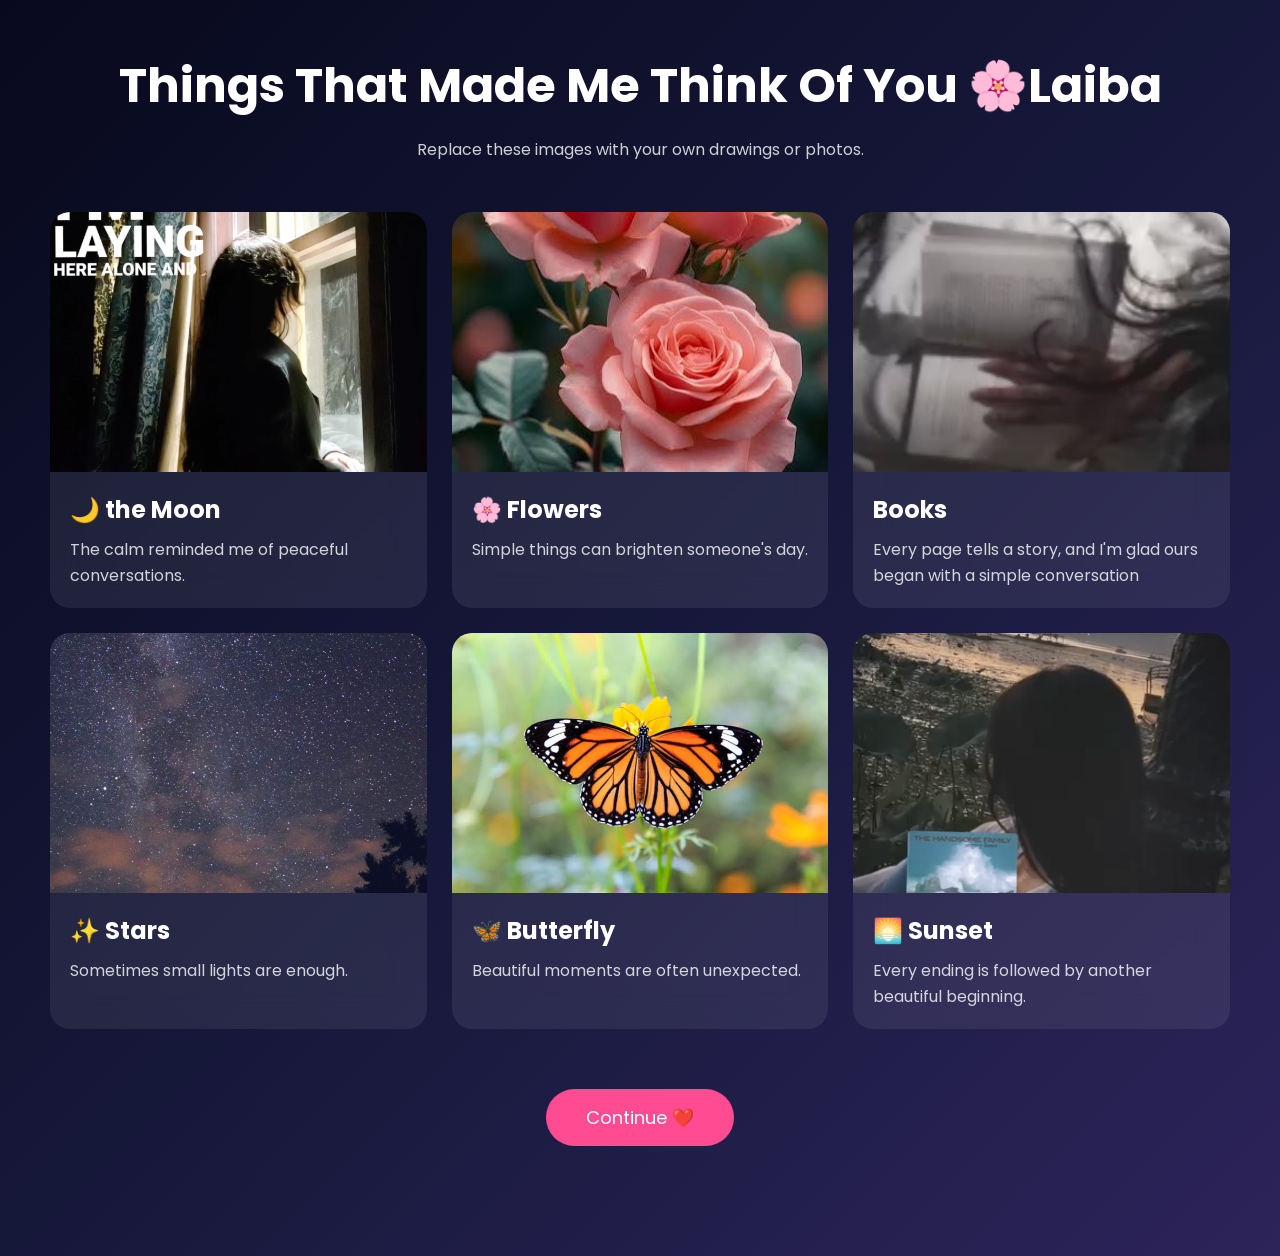
==== gallery.html @ 0c28181c "first commit" ====
<!DOCTYPE html>
<html lang="en">
<head>
<meta charset="UTF-8">
<meta name="viewport" content="width=device-width, initial-scale=1.0">

<title>Gallery ✨</title>

<link href="https://fonts.googleapis.com/css2?family=Poppins:wght@300;500;700&display=swap" rel="stylesheet">

<style>

*{
margin:0;
padding:0;
box-sizing:border-box;
font-family:Poppins,sans-serif;
}

body{
background:linear-gradient(135deg,#08091d,#16183a,#2d245a);
color:white;
min-height:100vh;
padding:50px;
overflow-x:hidden;
}

h1{
text-align:center;
font-size:48px;
margin-bottom:15px;
}

p{
text-align:center;
opacity:.8;
margin-bottom:50px;
}

.gallery{

display:grid;

grid-template-columns:repeat(auto-fit,minmax(280px,1fr));

gap:25px;

max-width:1200px;

margin:auto;

}

.card{

background:rgba(255,255,255,.08);

backdrop-filter:blur(18px);

border-radius:20px;

overflow:hidden;

cursor:pointer;

transition:.4s;

}

.card:hover{

transform:translateY(-10px) scale(1.03);

}

.card img{

width:100%;

height:260px;

object-fit:cover;

display:block;

}

.info{

padding:20px;

}

.info h2{

margin-bottom:10px;

}

.info p{

text-align:left;

margin:0;

line-height:1.6;

}

.lightbox{

position:fixed;

top:0;

left:0;

width:100%;

height:100%;

background:rgba(0,0,0,.9);

display:none;

justify-content:center;

align-items:center;

z-index:100;

}

.lightbox img{

max-width:90%;

max-height:90%;

border-radius:20px;

}

button{

display:block;

margin:60px auto;

padding:15px 40px;

border:none;

border-radius:40px;

font-size:18px;

background:#ff4b91;

color:white;

cursor:pointer;

}

button:hover{

transform:scale(1.05);

}

</style>

</head>
<audio id="bgMusic" loop>
    <source src="assets/music/Love Story.wav" type="audio/mpeg">
</audio>

<script>
const music = document.getElementById("bgMusic");

// Restore previous position
const savedTime = localStorage.getItem("musicTime");
if (savedTime) {
    music.currentTime = parseFloat(savedTime);
}

// Restore play state
const wasPlaying = localStorage.getItem("musicPlaying");

document.addEventListener("click", () => {
    if (wasPlaying !== "false") {
        music.play().catch(() => {});
    }
}, { once: true });

// Save playback position every second
setInterval(() => {
    localStorage.setItem("musicTime", music.currentTime);
}, 1000);

// Save play/pause state
music.addEventListener("play", () => {
    localStorage.setItem("musicPlaying", "true");
});

music.addEventListener("pause", () => {
    localStorage.setItem("musicPlaying", "false");
});
</script>
<body>

<h1>Things That Made Me Think Of You 🌸Laiba</h1>

<p>
Replace these images with your own drawings or photos.
</p>

<div class="gallery">

<div class="card">
<img src="assets/images/1.png">
<div class="info">
<h2>🌙 the Moon</h2>
<p>The calm reminded me of peaceful conversations.</p>
</div>
</div>

<div class="card">
<img src="assets/images/2.jpeg">
<div class="info">
<h2>🌸 Flowers</h2>
<p>Simple things can brighten someone's day.</p>
</div>
</div>

<div class="card">
<img src="assets/images/3.png">
<div class="info">
<h2> Books</h2>
<p>Every page tells a story, and I'm glad ours began with a simple conversation</p>
</div>
</div>

<div class="card">
<img src="assets/images/4.jpg">
<div class="info">
<h2>✨ Stars</h2>
<p>Sometimes small lights are enough.</p>
</div>
</div>

<div class="card">
<img src="assets/images/5.jpeg">
<div class="info">
<h2>🦋 Butterfly</h2>
<p>Beautiful moments are often unexpected.</p>
</div>
</div>

<div class="card">
<img src="assets/images/6.png">
<div class="info">
<h2>🌅 Sunset</h2>
<p>Every ending is followed by another beautiful beginning.</p>
</div>
</div>

</div>

<div class="lightbox" id="lightbox">

<img id="preview">

</div>

<button onclick="location.href='reasons.html'">

Continue ❤️

</button>

<script>

const lightbox=document.getElementById("lightbox");

const preview=document.getElementById("preview");

document.querySelectorAll(".card img").forEach(img=>{

img.onclick=()=>{

preview.src=img.src;

lightbox.style.display="flex";

}

})

lightbox.onclick=()=>{

lightbox.style.display="none";

}

</script>

</body>
</html>
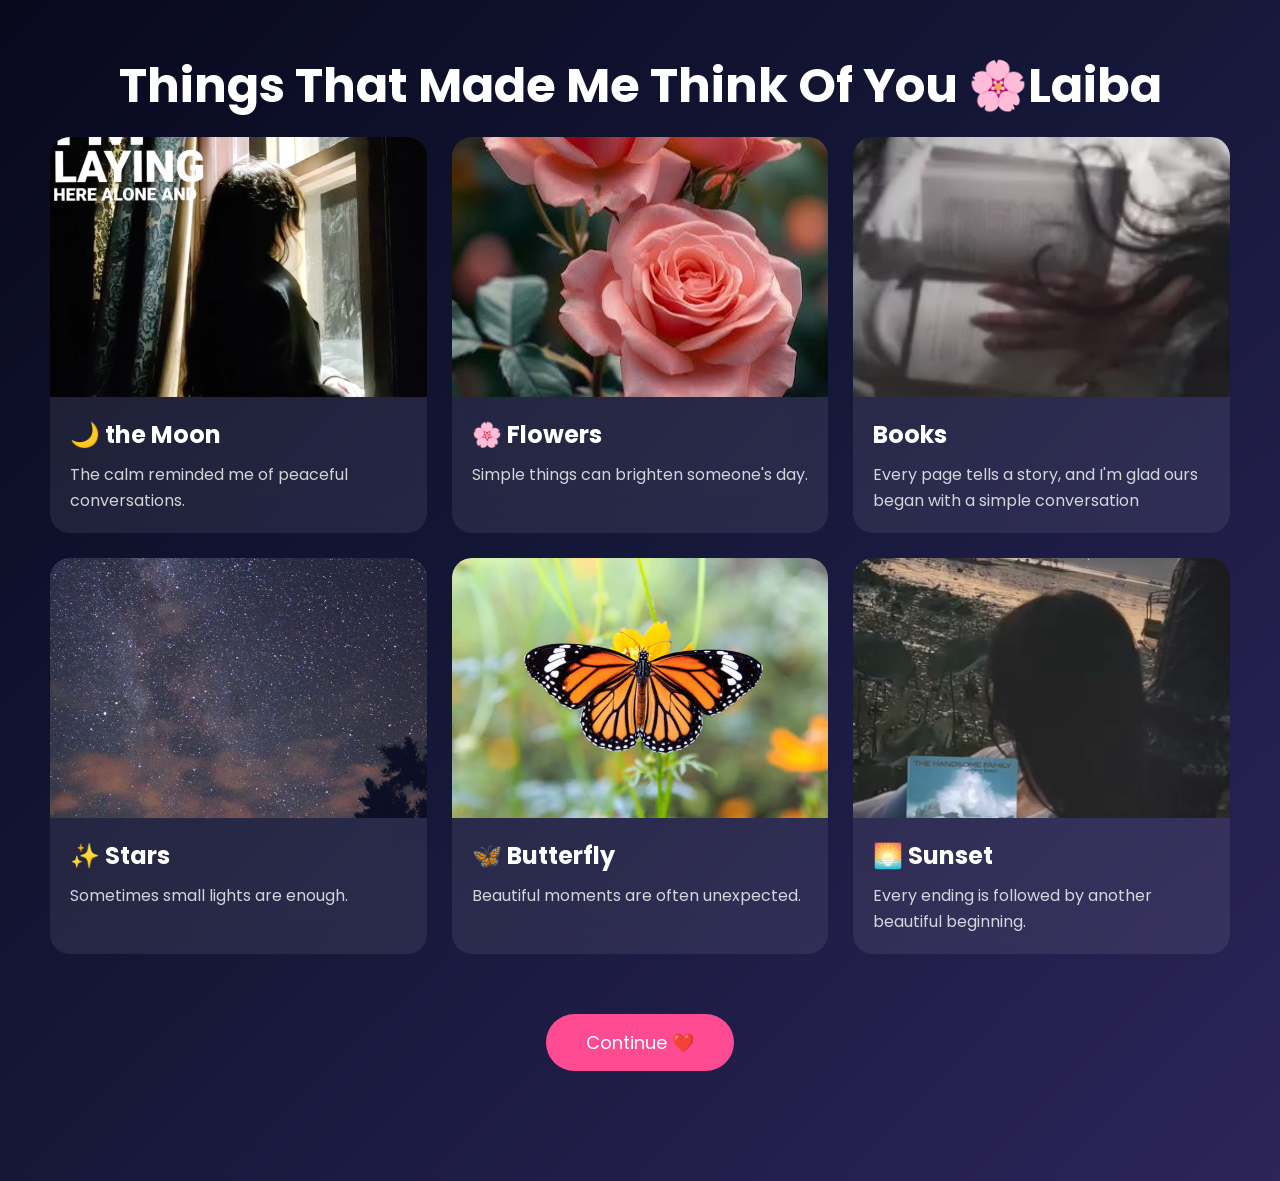
==== commit b72c5c13: "Comment out image replacement instruction Commented out a paragraph instructing to replace images." ====
--- a/gallery.html
+++ b/gallery.html
@@ -212,9 +212,9 @@
 
 <h1>Things That Made Me Think Of You 🌸Laiba</h1>
 
-<p>
+<!-- <p>
 Replace these images with your own drawings or photos.
-</p>
+</p> -->
 
 <div class="gallery">
 
@@ -307,4 +307,4 @@
 </script>
 
 </body>
-</html>+</html>
